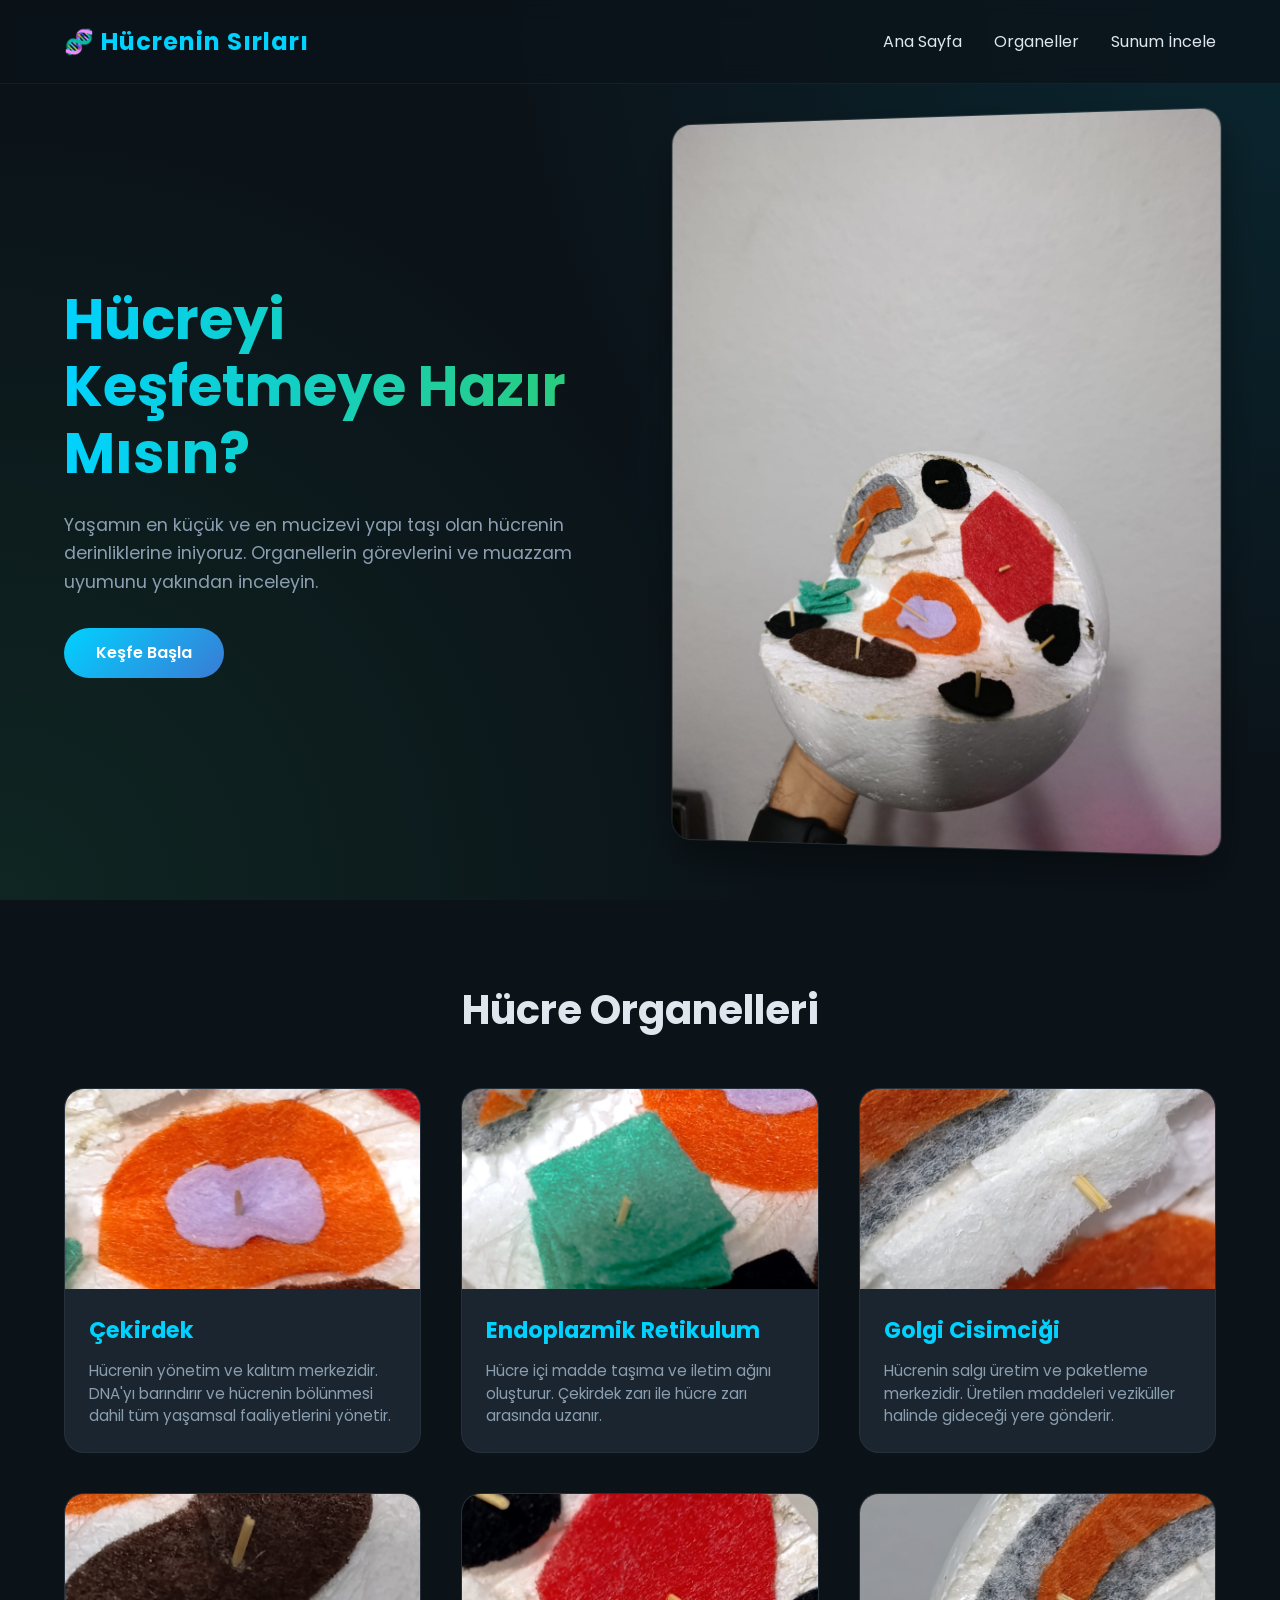
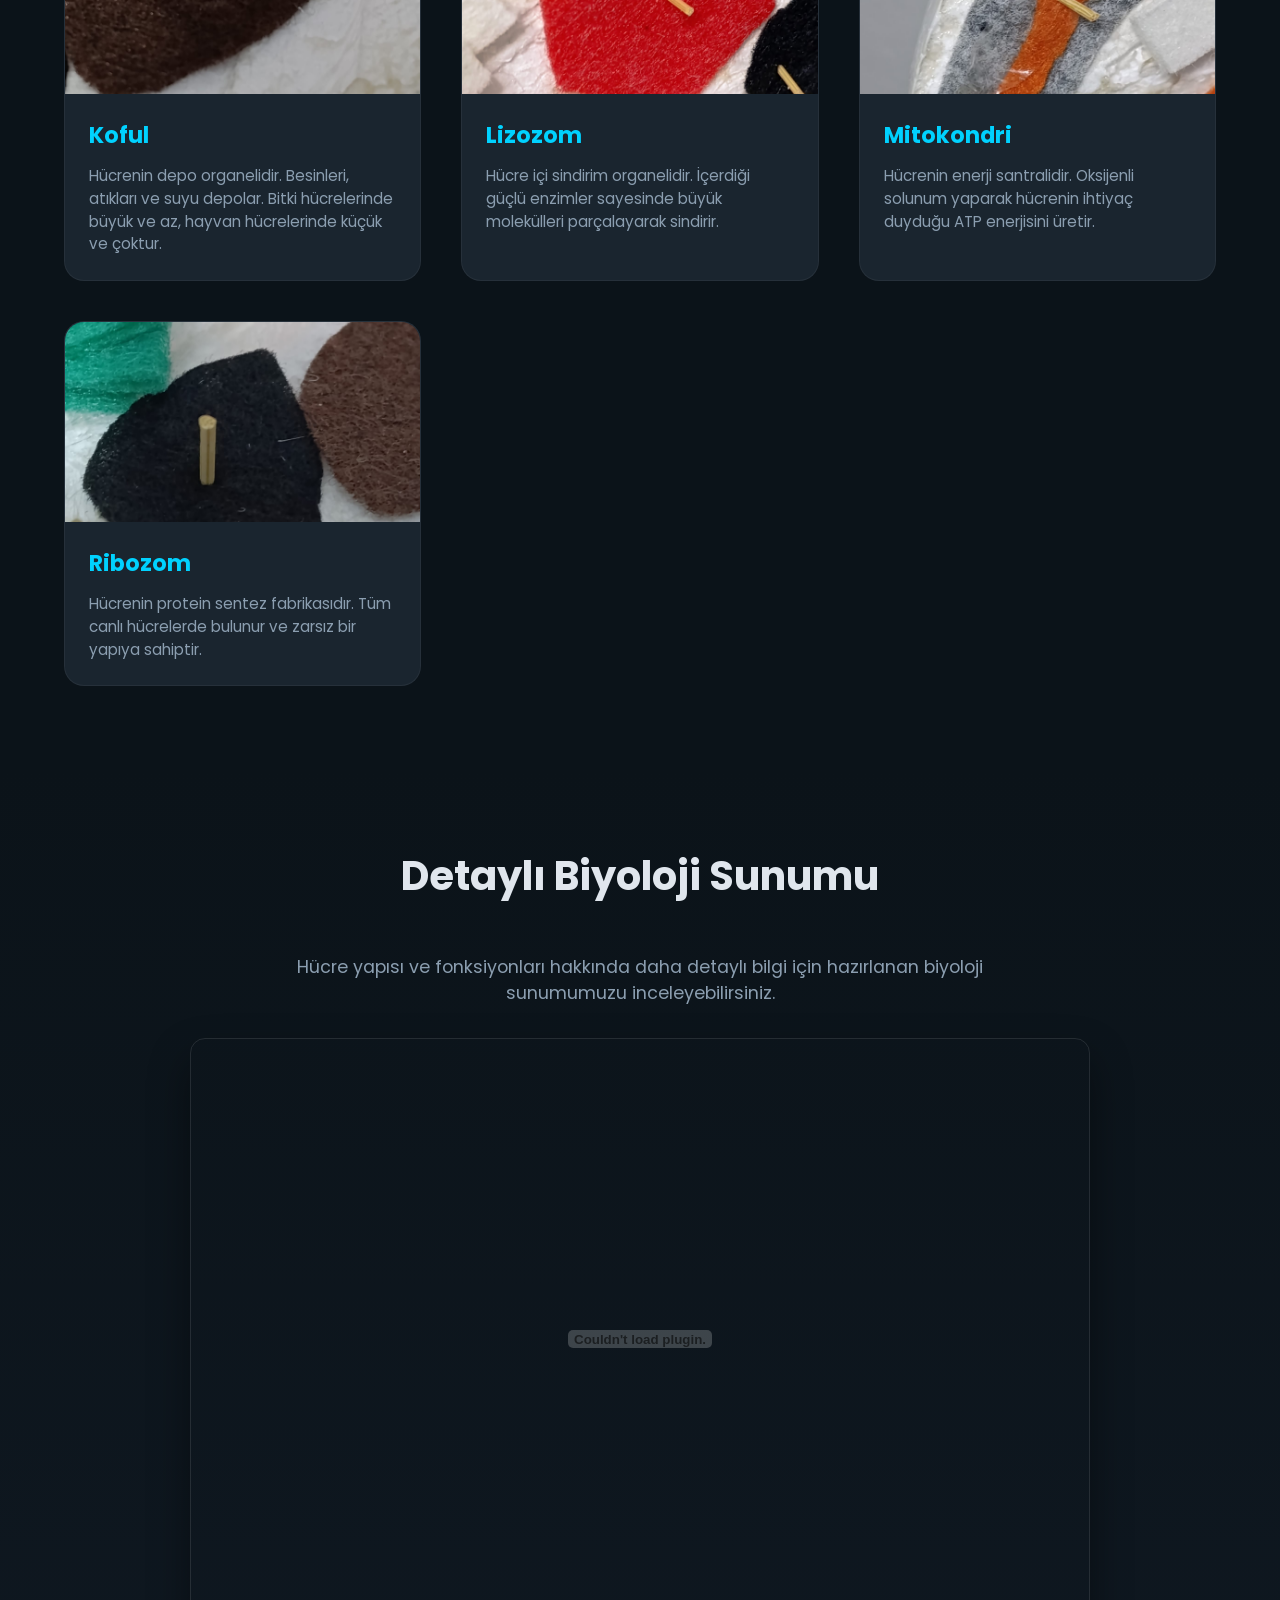
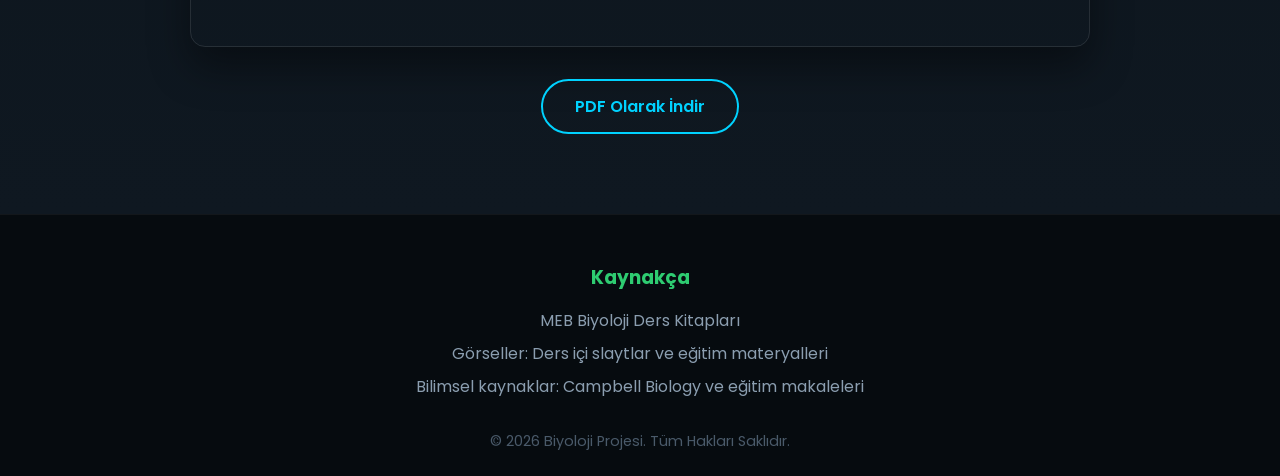
==== index.html @ a4f2fede "Add files via upload" ====
<!DOCTYPE html>
<html lang="tr">
<head>
    <meta charset="UTF-8">
    <meta name="viewport" content="width=device-width, initial-scale=1.0">
    <title>Hücrenin Sırları - Biyoloji Sunumu</title>
    <meta name="description" content="Hücre ve organelleri hakkında detaylı bilgi, görsel destekli sunum sayfası.">
    <link rel="preconnect" href="https://fonts.googleapis.com">
    <link rel="preconnect" href="https://fonts.gstatic.com" crossorigin>
    <link href="https://fonts.googleapis.com/css2?family=Poppins:wght@300;400;600;700&display=swap" rel="stylesheet">
    <link rel="stylesheet" href="style.css">
</head>
<body>

    <nav class="navbar">
        <div class="logo">🧬 Hücrenin Sırları</div>
        <ul class="nav-links">
            <li><a href="#hero">Ana Sayfa</a></li>
            <li><a href="#organeller">Organeller</a></li>
            <li><a href="#sunum">Sunum İncele</a></li>
        </ul>
    </nav>

    <header id="hero" class="hero-section">
        <div class="hero-content">
            <h1>Hücreyi Keşfetmeye Hazır Mısın?</h1>
            <p>Yaşamın en küçük ve en mucizevi yapı taşı olan hücrenin derinliklerine iniyoruz. Organellerin görevlerini ve muazzam uyumunu yakından inceleyin.</p>
            <a href="#organeller" class="cta-btn">Keşfe Başla</a>
        </div>
        <div class="hero-image-container reveal">
            <img src="hucre.jpeg" alt="Hücre Genel Görünüm" class="hero-image">
        </div>
    </header>

    <section id="organeller" class="organeller-section">
        <h2 class="section-title reveal">Hücre Organelleri</h2>
        <div class="cards-container">
            
            <div class="card reveal">
                <div class="card-img-wrapper">
                    <img src="hucre_cekirdek.jpeg" alt="Çekirdek">
                </div>
                <div class="card-content">
                    <h3>Çekirdek</h3>
                    <p>Hücrenin yönetim ve kalıtım merkezidir. DNA'yı barındırır ve hücrenin bölünmesi dahil tüm yaşamsal faaliyetlerini yönetir.</p>
                </div>
            </div>

            <div class="card reveal">
                <div class="card-img-wrapper">
                    <img src="hucre_endoplazmik_retikulum.jpeg" alt="Endoplazmik Retikulum">
                </div>
                <div class="card-content">
                    <h3>Endoplazmik Retikulum</h3>
                    <p>Hücre içi madde taşıma ve iletim ağını oluşturur. Çekirdek zarı ile hücre zarı arasında uzanır.</p>
                </div>
            </div>

            <div class="card reveal">
                <div class="card-img-wrapper">
                    <img src="hucre_golgi_cisimcigi.jpeg" alt="Golgi Cisimciği">
                </div>
                <div class="card-content">
                    <h3>Golgi Cisimciği</h3>
                    <p>Hücrenin salgı üretim ve paketleme merkezidir. Üretilen maddeleri veziküller halinde gideceği yere gönderir.</p>
                </div>
            </div>

            <div class="card reveal">
                <div class="card-img-wrapper">
                    <img src="hucre_koful.jpeg" alt="Koful">
                </div>
                <div class="card-content">
                    <h3>Koful</h3>
                    <p>Hücrenin depo organelidir. Besinleri, atıkları ve suyu depolar. Bitki hücrelerinde büyük ve az, hayvan hücrelerinde küçük ve çoktur.</p>
                </div>
            </div>

            <div class="card reveal">
                <div class="card-img-wrapper">
                    <img src="hucre_lizozom.jpeg" alt="Lizozom">
                </div>
                <div class="card-content">
                    <h3>Lizozom</h3>
                    <p>Hücre içi sindirim organelidir. İçerdiği güçlü enzimler sayesinde büyük molekülleri parçalayarak sindirir.</p>
                </div>
            </div>

            <div class="card reveal">
                <div class="card-img-wrapper">
                    <img src="hucre_mitokondri.jpeg" alt="Mitokondri">
                </div>
                <div class="card-content">
                    <h3>Mitokondri</h3>
                    <p>Hücrenin enerji santralidir. Oksijenli solunum yaparak hücrenin ihtiyaç duyduğu ATP enerjisini üretir.</p>
                </div>
            </div>

            <div class="card reveal">
                <div class="card-img-wrapper">
                    <img src="hucre_ribozom.jpeg" alt="Ribozom">
                </div>
                <div class="card-content">
                    <h3>Ribozom</h3>
                    <p>Hücrenin protein sentez fabrikasıdır. Tüm canlı hücrelerde bulunur ve zarsız bir yapıya sahiptir.</p>
                </div>
            </div>

        </div>
    </section>

    <section id="sunum" class="presentation-section reveal">
        <h2 class="section-title">Detaylı Biyoloji Sunumu</h2>
        <p class="presentation-desc">Hücre yapısı ve fonksiyonları hakkında daha detaylı bilgi için hazırlanan biyoloji sunumumuzu inceleyebilirsiniz.</p>
        <div class="pdf-container">
            <embed src="Biyoloji_Sunum.pdf" type="application/pdf" width="100%" height="600px" />
        </div>
        <div class="download-link">
            <a href="Biyoloji_Sunum.pdf" download class="cta-btn secondary">PDF Olarak İndir</a>
        </div>
    </section>

    <footer>
        <div class="footer-content">
            <h3>Kaynakça</h3>
            <ul>
                <li>MEB Biyoloji Ders Kitapları</li>
                <li>Görseller: Ders içi slaytlar ve eğitim materyalleri</li>
                <li>Bilimsel kaynaklar: Campbell Biology ve eğitim makaleleri</li>
            </ul>
            <p class="copyright">© 2026 Biyoloji Projesi. Tüm Hakları Saklıdır.</p>
        </div>
    </footer>

    <script src="script.js"></script>
</body>
</html>
---- style.css ----
:root {
    --bg-color: #0b1319;
    --surface-color: #1a252f;
    --primary-color: #00d2ff;
    --secondary-color: #3a7bd5;
    --text-primary: #e0e6ed;
    --text-secondary: #8b9eb0;
    --accent: #2ecc71;
}

* {
    margin: 0;
    padding: 0;
    box-sizing: border-box;
    font-family: 'Poppins', sans-serif;
    scroll-behavior: smooth;
}

body {
    background-color: var(--bg-color);
    color: var(--text-primary);
    overflow-x: hidden;
}

/* Navbar */
.navbar {
    display: flex;
    justify-content: space-between;
    align-items: center;
    padding: 1.5rem 5%;
    background: rgba(11, 19, 25, 0.8);
    backdrop-filter: blur(10px);
    position: fixed;
    width: 100%;
    top: 0;
    z-index: 1000;
    border-bottom: 1px solid rgba(255, 255, 255, 0.05);
}

.logo {
    font-size: 1.5rem;
    font-weight: 700;
    color: var(--primary-color);
    letter-spacing: 1px;
}

.nav-links {
    list-style: none;
    display: flex;
    gap: 2rem;
}

.nav-links a {
    color: var(--text-primary);
    text-decoration: none;
    font-weight: 400;
    transition: color 0.3s ease;
}

.nav-links a:hover {
    color: var(--primary-color);
}

/* Hero Section */
.hero-section {
    display: flex;
    align-items: center;
    justify-content: space-between;
    min-height: 100vh;
    padding: 6rem 5% 2rem;
    gap: 3rem;
    background: radial-gradient(circle at top right, rgba(0, 210, 255, 0.1), transparent 50%),
                radial-gradient(circle at bottom left, rgba(46, 204, 113, 0.1), transparent 50%);
}

.hero-content {
    flex: 1;
    max-width: 600px;
}

.hero-content h1 {
    font-size: 3.5rem;
    line-height: 1.2;
    margin-bottom: 1.5rem;
    background: linear-gradient(to right, var(--primary-color), var(--accent));
    -webkit-background-clip: text;
    background-clip: text;
    -webkit-text-fill-color: transparent;
    color: transparent;
}

.hero-content p {
    font-size: 1.1rem;
    color: var(--text-secondary);
    margin-bottom: 2rem;
    line-height: 1.6;
}

.cta-btn {
    display: inline-block;
    padding: 0.8rem 2rem;
    font-size: 1rem;
    font-weight: 600;
    color: #fff;
    background: linear-gradient(135deg, var(--primary-color), var(--secondary-color));
    border-radius: 30px;
    text-decoration: none;
    transition: transform 0.3s ease, box-shadow 0.3s ease;
    border: none;
    cursor: pointer;
}

.cta-btn:hover {
    transform: translateY(-3px);
    box-shadow: 0 10px 20px rgba(0, 210, 255, 0.3);
}

.cta-btn.secondary {
    background: transparent;
    border: 2px solid var(--primary-color);
    color: var(--primary-color);
}

.cta-btn.secondary:hover {
    background: rgba(0, 210, 255, 0.1);
    box-shadow: none;
}

.hero-image-container {
    flex: 1;
    display: flex;
    justify-content: center;
    position: relative;
}

.hero-image-container::before {
    content: '';
    position: absolute;
    width: 100%;
    height: 100%;
    background: radial-gradient(circle, var(--primary-color) 0%, transparent 60%);
    opacity: 0.2;
    filter: blur(50px);
    z-index: -1;
}

.hero-image {
    max-width: 100%;
    border-radius: 20px;
    box-shadow: 0 20px 40px rgba(0,0,0,0.4);
    border: 1px solid rgba(255, 255, 255, 0.1);
    transform: perspective(1000px) rotateY(-5deg);
    transition: transform 0.5s ease;
}

.hero-image:hover {
    transform: perspective(1000px) rotateY(0deg) scale(1.02);
}

/* Sections Common */
.section-title {
    text-align: center;
    font-size: 2.5rem;
    margin-bottom: 3rem;
    color: var(--text-primary);
}

/* Organeller Section */
.organeller-section {
    padding: 5rem 5%;
    background: var(--bg-color);
}

.cards-container {
    display: grid;
    grid-template-columns: repeat(auto-fit, minmax(300px, 1fr));
    gap: 2.5rem;
}

.card {
    background: var(--surface-color);
    border-radius: 20px;
    overflow: hidden;
    transition: transform 0.4s ease, box-shadow 0.4s ease;
    border: 1px solid rgba(255, 255, 255, 0.05);
    position: relative;
    cursor: pointer;
}

.card:hover {
    transform: translateY(-10px);
    box-shadow: 0 15px 30px rgba(0, 0, 0, 0.5);
    border-color: rgba(0, 210, 255, 0.3);
}

.card-img-wrapper {
    height: 200px;
    overflow: hidden;
    position: relative;
}

.card-img-wrapper img {
    width: 100%;
    height: 100%;
    object-fit: cover;
    transition: transform 0.5s ease;
}

.card:hover .card-img-wrapper img {
    transform: scale(1.1);
}

.card-content {
    padding: 1.5rem;
}

.card-content h3 {
    font-size: 1.4rem;
    margin-bottom: 0.8rem;
    color: var(--primary-color);
}

.card-content p {
    color: var(--text-secondary);
    font-size: 0.95rem;
    line-height: 1.5;
}

/* Presentation Section */
.presentation-section {
    padding: 5rem 5%;
    text-align: center;
    background: linear-gradient(to bottom, var(--bg-color), #0f1821);
}

.presentation-desc {
    color: var(--text-secondary);
    max-width: 700px;
    margin: 0 auto 2rem;
    font-size: 1.1rem;
}

.pdf-container {
    max-width: 900px;
    margin: 0 auto 2rem;
    border-radius: 15px;
    overflow: hidden;
    box-shadow: 0 20px 40px rgba(0,0,0,0.4);
    border: 1px solid rgba(255, 255, 255, 0.1);
}

/* Footer */
footer {
    background: #060b0f;
    padding: 3rem 5% 1.5rem;
    border-top: 1px solid rgba(255, 255, 255, 0.05);
}

.footer-content {
    max-width: 800px;
    margin: 0 auto;
    text-align: center;
}

.footer-content h3 {
    color: var(--accent);
    margin-bottom: 1rem;
}

.footer-content ul {
    list-style: none;
    margin-bottom: 2rem;
    color: var(--text-secondary);
}

.footer-content li {
    margin-bottom: 0.5rem;
}

.copyright {
    color: #4a5a6a;
    font-size: 0.9rem;
    margin-top: 2rem;
}

/* Animations */
.reveal {
    opacity: 0;
    transform: translateY(50px);
    transition: all 0.8s ease-out;
}

.reveal.active {
    opacity: 1;
    transform: translateY(0);
}

/* Responsive */
@media (max-width: 768px) {
    .hero-section {
        flex-direction: column;
        text-align: center;
        padding-top: 8rem;
    }
    
    .hero-content h1 {
        font-size: 2.5rem;
    }
    
    .nav-links {
        display: none;
    }
}
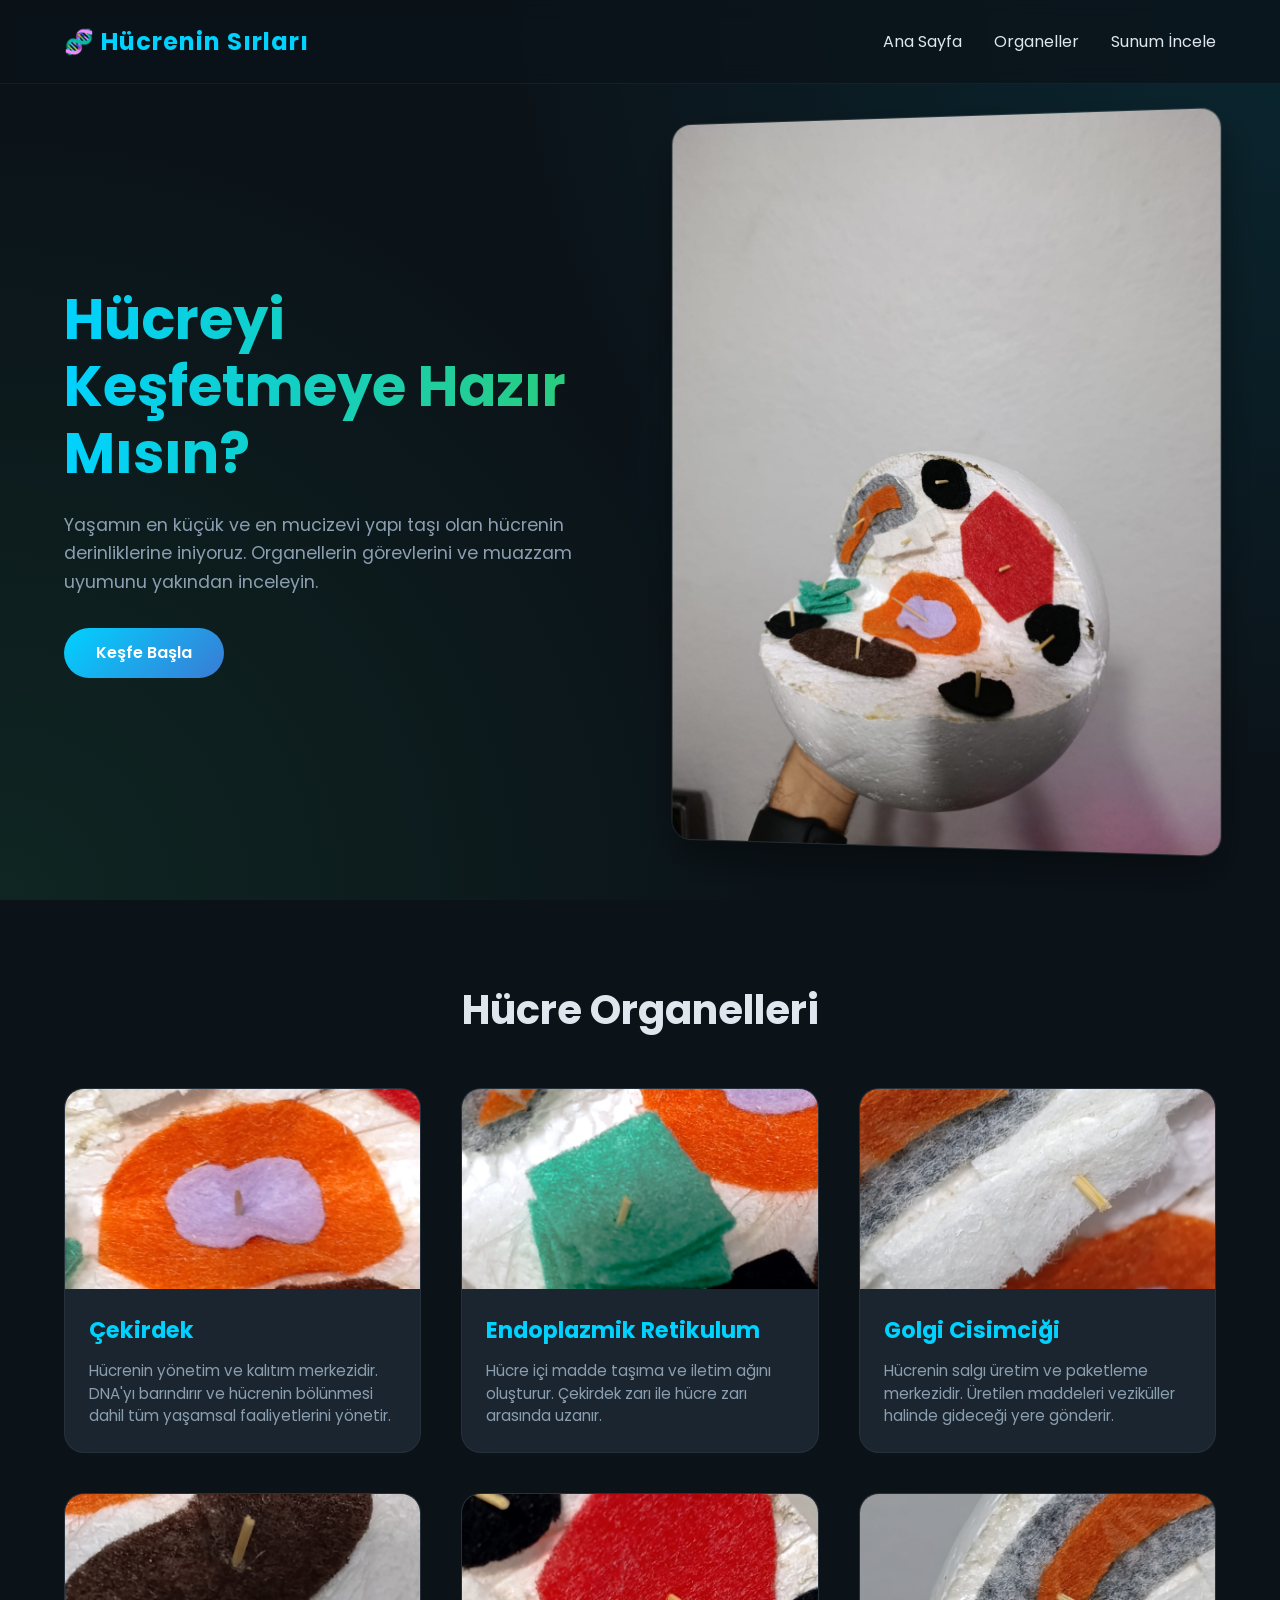
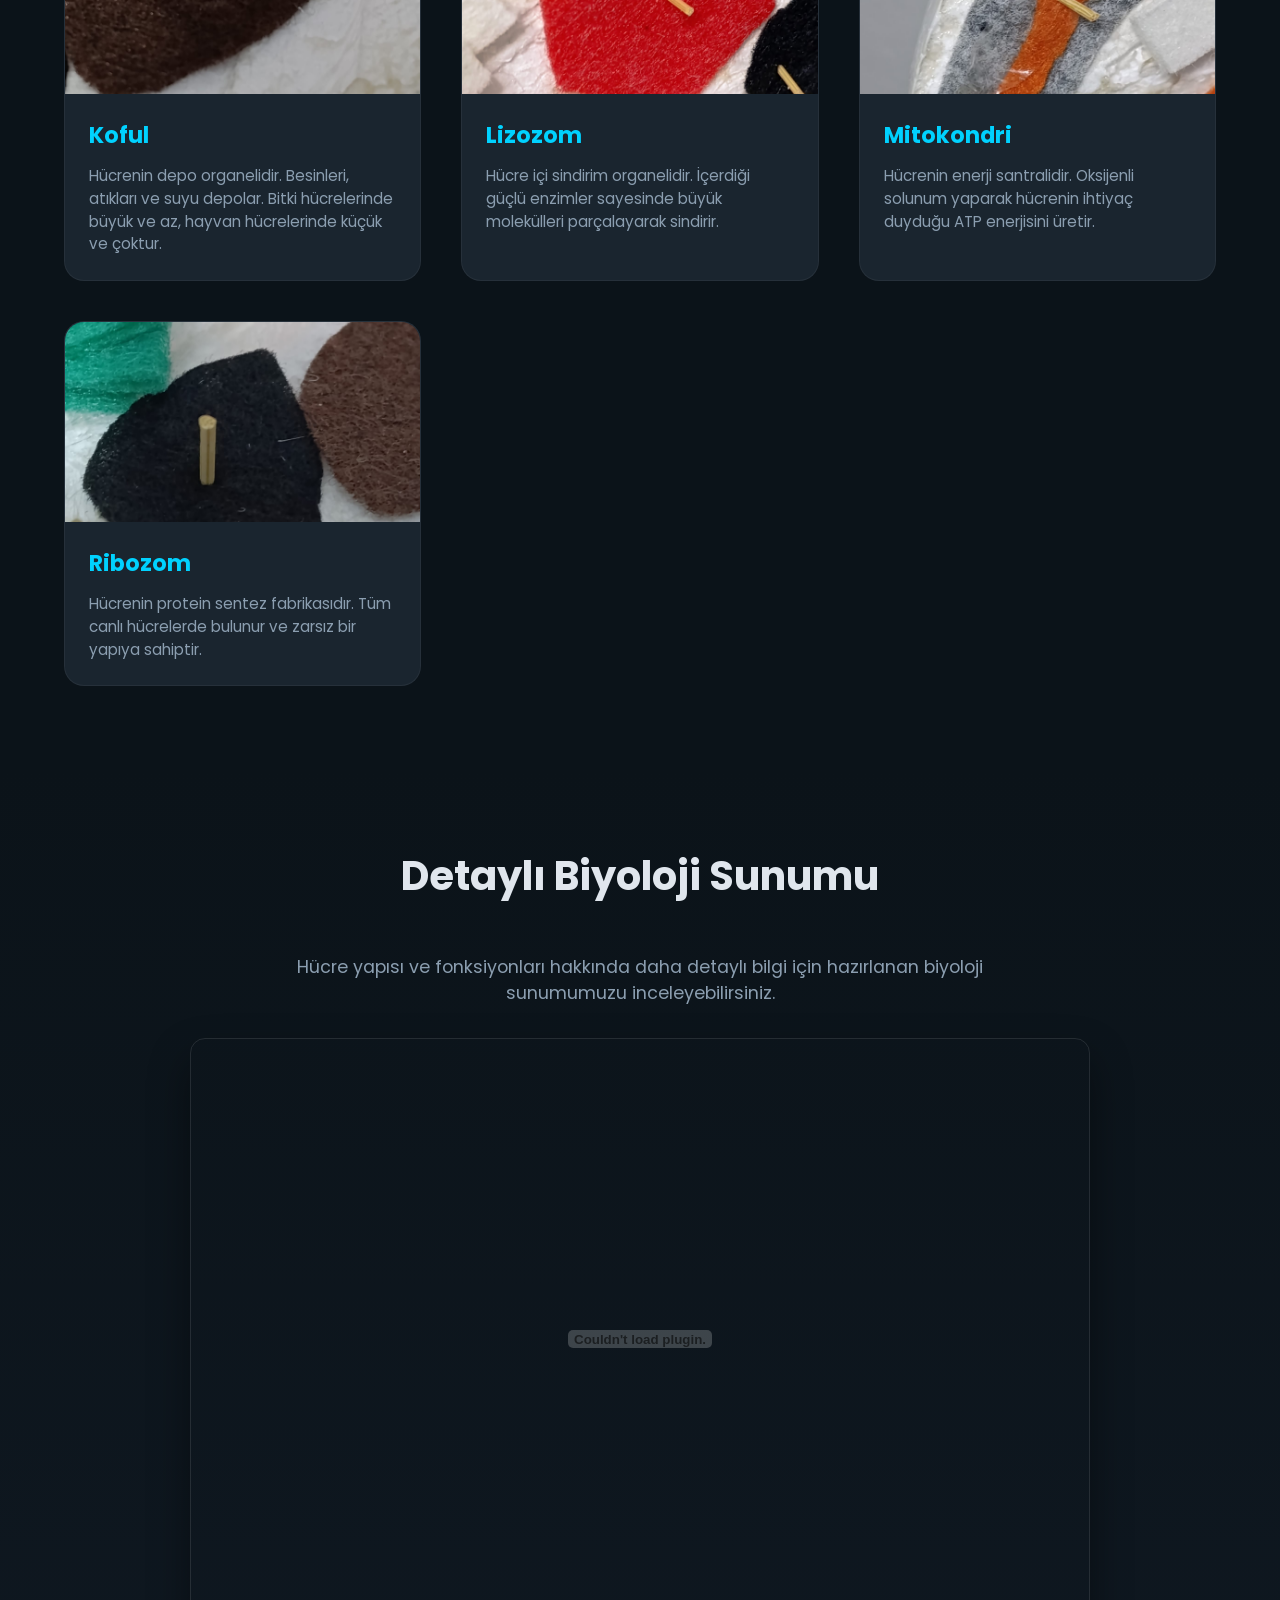
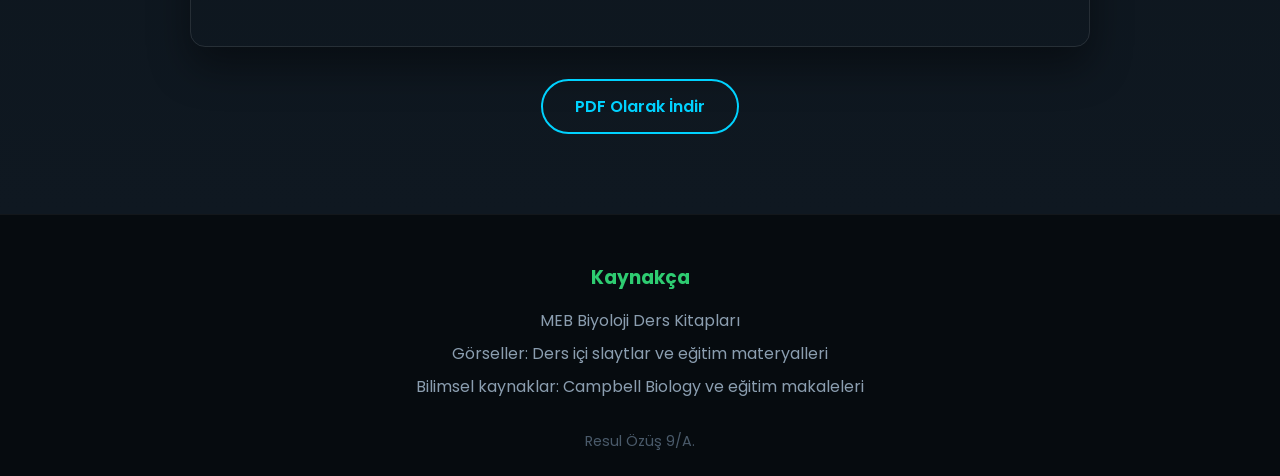
==== commit 86aca621: "Update copyright text in footer" ====
--- a/index.html
+++ b/index.html
@@ -128,7 +128,7 @@
                 <li>Görseller: Ders içi slaytlar ve eğitim materyalleri</li>
                 <li>Bilimsel kaynaklar: Campbell Biology ve eğitim makaleleri</li>
             </ul>
-            <p class="copyright">© 2026 Biyoloji Projesi. Tüm Hakları Saklıdır.</p>
+            <p class="copyright">Resul Özüş 9/A.</p>
         </div>
     </footer>
 
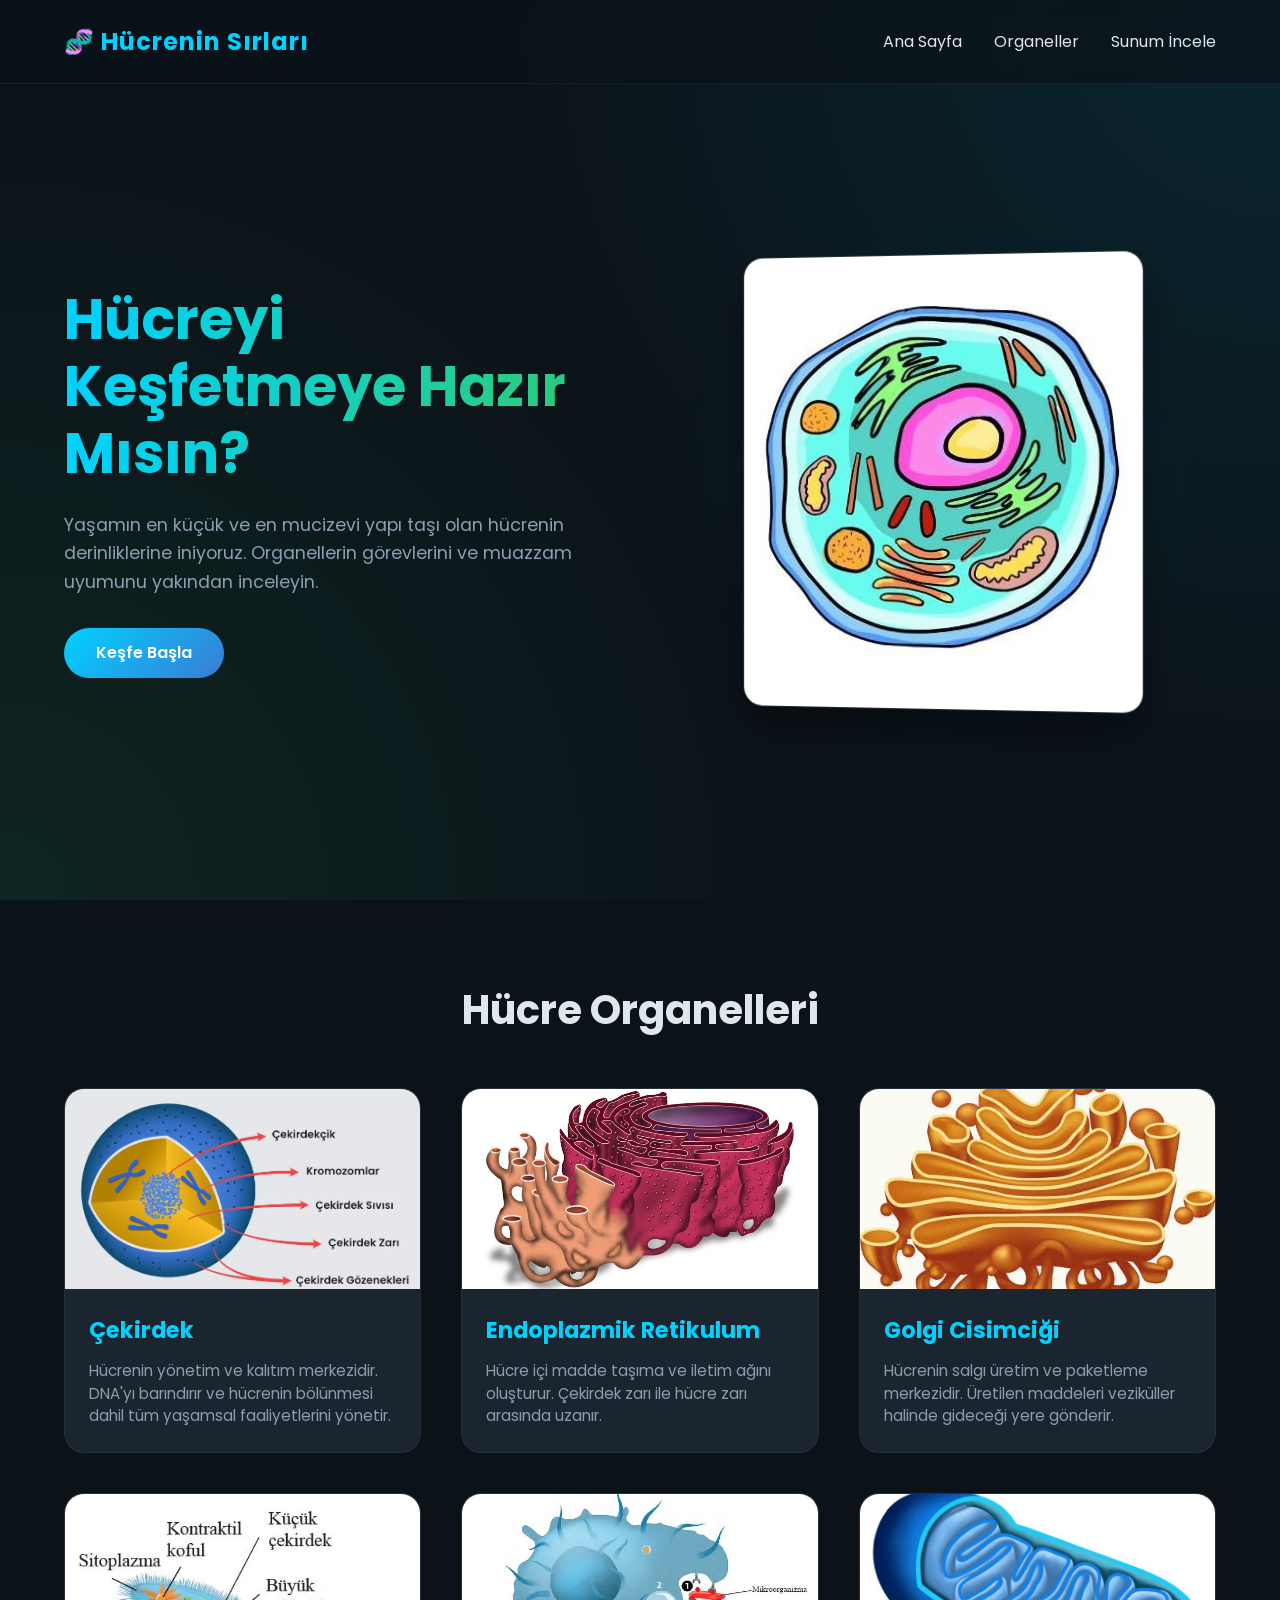
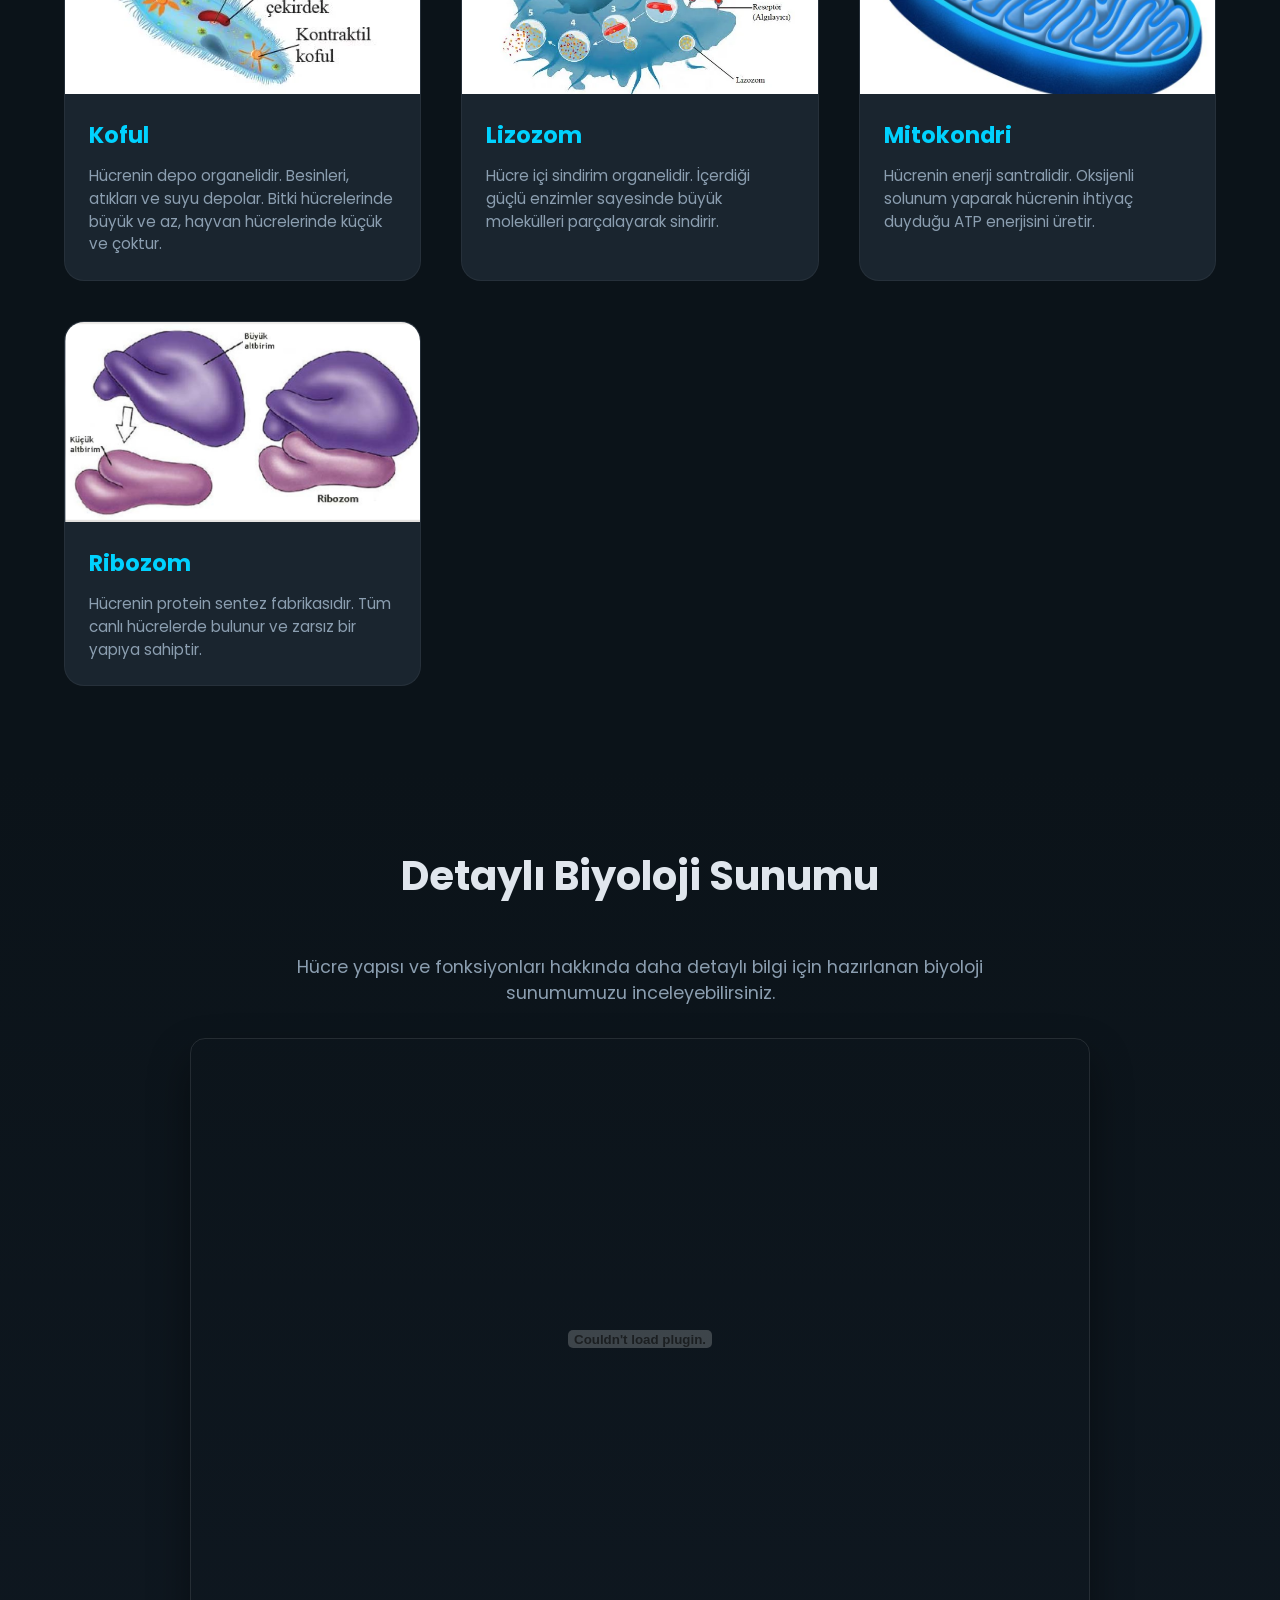
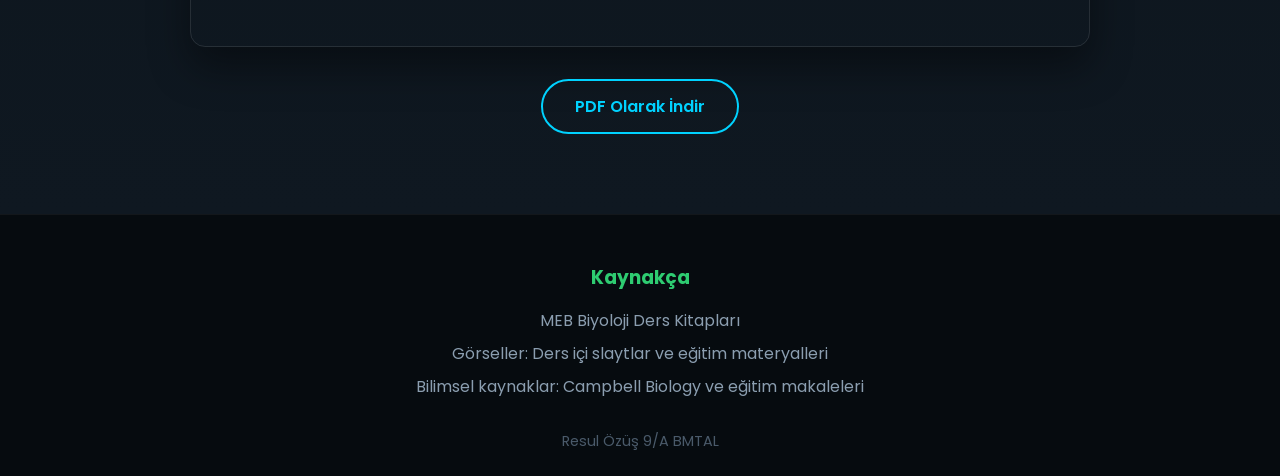
==== commit 1d46b017: "Update index.html" ====
--- a/index.html
+++ b/index.html
@@ -1,5 +1,6 @@
 <!DOCTYPE html>
 <html lang="tr">
+
 <head>
     <meta charset="UTF-8">
     <meta name="viewport" content="width=device-width, initial-scale=1.0">
@@ -10,6 +11,7 @@
     <link href="https://fonts.googleapis.com/css2?family=Poppins:wght@300;400;600;700&display=swap" rel="stylesheet">
     <link rel="stylesheet" href="style.css">
 </head>
+
 <body>
 
     <nav class="navbar">
@@ -24,85 +26,93 @@
     <header id="hero" class="hero-section">
         <div class="hero-content">
             <h1>Hücreyi Keşfetmeye Hazır Mısın?</h1>
-            <p>Yaşamın en küçük ve en mucizevi yapı taşı olan hücrenin derinliklerine iniyoruz. Organellerin görevlerini ve muazzam uyumunu yakından inceleyin.</p>
+            <p>Yaşamın en küçük ve en mucizevi yapı taşı olan hücrenin derinliklerine iniyoruz. Organellerin görevlerini
+                ve muazzam uyumunu yakından inceleyin.</p>
             <a href="#organeller" class="cta-btn">Keşfe Başla</a>
         </div>
         <div class="hero-image-container reveal">
-            <img src="hucre.jpeg" alt="Hücre Genel Görünüm" class="hero-image">
+            <img src="hucre.jpg" alt="Hücre Genel Görünüm" class="hero-image">
         </div>
     </header>
 
     <section id="organeller" class="organeller-section">
         <h2 class="section-title reveal">Hücre Organelleri</h2>
         <div class="cards-container">
-            
+
             <div class="card reveal">
                 <div class="card-img-wrapper">
-                    <img src="hucre_cekirdek.jpeg" alt="Çekirdek">
+                    <img src="cekirdek.jpg" alt="Çekirdek">
                 </div>
                 <div class="card-content">
                     <h3>Çekirdek</h3>
-                    <p>Hücrenin yönetim ve kalıtım merkezidir. DNA'yı barındırır ve hücrenin bölünmesi dahil tüm yaşamsal faaliyetlerini yönetir.</p>
+                    <p>Hücrenin yönetim ve kalıtım merkezidir. DNA'yı barındırır ve hücrenin bölünmesi dahil tüm
+                        yaşamsal faaliyetlerini yönetir.</p>
                 </div>
             </div>
 
             <div class="card reveal">
                 <div class="card-img-wrapper">
-                    <img src="hucre_endoplazmik_retikulum.jpeg" alt="Endoplazmik Retikulum">
+                    <img src="endoplazmik_retikulum.jpg" alt="Endoplazmik Retikulum">
                 </div>
                 <div class="card-content">
                     <h3>Endoplazmik Retikulum</h3>
-                    <p>Hücre içi madde taşıma ve iletim ağını oluşturur. Çekirdek zarı ile hücre zarı arasında uzanır.</p>
+                    <p>Hücre içi madde taşıma ve iletim ağını oluşturur. Çekirdek zarı ile hücre zarı arasında uzanır.
+                    </p>
                 </div>
             </div>
 
             <div class="card reveal">
                 <div class="card-img-wrapper">
-                    <img src="hucre_golgi_cisimcigi.jpeg" alt="Golgi Cisimciği">
+                    <img src="golgi_cisimcigi.jpg" alt="Golgi Cisimciği">
                 </div>
                 <div class="card-content">
                     <h3>Golgi Cisimciği</h3>
-                    <p>Hücrenin salgı üretim ve paketleme merkezidir. Üretilen maddeleri veziküller halinde gideceği yere gönderir.</p>
+                    <p>Hücrenin salgı üretim ve paketleme merkezidir. Üretilen maddeleri veziküller halinde gideceği
+                        yere gönderir.</p>
                 </div>
             </div>
 
             <div class="card reveal">
                 <div class="card-img-wrapper">
-                    <img src="hucre_koful.jpeg" alt="Koful">
+                    <img src="koful.jpg" alt="Koful">
                 </div>
                 <div class="card-content">
                     <h3>Koful</h3>
-                    <p>Hücrenin depo organelidir. Besinleri, atıkları ve suyu depolar. Bitki hücrelerinde büyük ve az, hayvan hücrelerinde küçük ve çoktur.</p>
+                    <p>Hücrenin depo organelidir. Besinleri, atıkları ve suyu depolar. Bitki hücrelerinde büyük ve az,
+                        hayvan hücrelerinde küçük ve çoktur.</p>
                 </div>
             </div>
 
             <div class="card reveal">
                 <div class="card-img-wrapper">
-                    <img src="hucre_lizozom.jpeg" alt="Lizozom">
+                    <img src="lizozom.jpg" alt="Lizozom">
                 </div>
                 <div class="card-content">
                     <h3>Lizozom</h3>
-                    <p>Hücre içi sindirim organelidir. İçerdiği güçlü enzimler sayesinde büyük molekülleri parçalayarak sindirir.</p>
+                    <p>Hücre içi sindirim organelidir. İçerdiği güçlü enzimler sayesinde büyük molekülleri parçalayarak
+                        sindirir.</p>
                 </div>
             </div>
 
             <div class="card reveal">
                 <div class="card-img-wrapper">
-                    <img src="hucre_mitokondri.jpeg" alt="Mitokondri">
+                    <img src="mitokondri.jpg" alt="Mitokondri">
                 </div>
                 <div class="card-content">
                     <h3>Mitokondri</h3>
-                    <p>Hücrenin enerji santralidir. Oksijenli solunum yaparak hücrenin ihtiyaç duyduğu ATP enerjisini üretir.</p>
+                    <p>Hücrenin enerji santralidir. Oksijenli solunum yaparak hücrenin ihtiyaç duyduğu ATP enerjisini
+                        üretir.</p>
                 </div>
             </div>
 
             <div class="card reveal">
                 <div class="card-img-wrapper">
-                    <img src="hucre_ribozom.jpeg" alt="Ribozom">
+                    <img src="ribozom.jpg.png" alt="Ribozom">
                 </div>
                 <div class="card-content">
                     <h3>Ribozom</h3>
-                    <p>Hücrenin protein sentez fabrikasıdır. Tüm canlı hücrelerde bulunur ve zarsız bir yapıya sahiptir.</p>
+                    <p>Hücrenin protein sentez fabrikasıdır. Tüm canlı hücrelerde bulunur ve zarsız bir yapıya sahiptir.
+                    </p>
                 </div>
             </div>
 
@@ -111,7 +121,8 @@
 
     <section id="sunum" class="presentation-section reveal">
         <h2 class="section-title">Detaylı Biyoloji Sunumu</h2>
-        <p class="presentation-desc">Hücre yapısı ve fonksiyonları hakkında daha detaylı bilgi için hazırlanan biyoloji sunumumuzu inceleyebilirsiniz.</p>
+        <p class="presentation-desc">Hücre yapısı ve fonksiyonları hakkında daha detaylı bilgi için hazırlanan biyoloji
+            sunumumuzu inceleyebilirsiniz.</p>
         <div class="pdf-container">
             <embed src="Biyoloji_Sunum.pdf" type="application/pdf" width="100%" height="600px" />
         </div>
@@ -128,10 +139,11 @@
                 <li>Görseller: Ders içi slaytlar ve eğitim materyalleri</li>
                 <li>Bilimsel kaynaklar: Campbell Biology ve eğitim makaleleri</li>
             </ul>
-            <p class="copyright">Resul Özüş 9/A.</p>
+            <p class="copyright">Resul Özüş 9/A BMTAL</p>
         </div>
     </footer>
 
     <script src="script.js"></script>
 </body>
+
 </html>
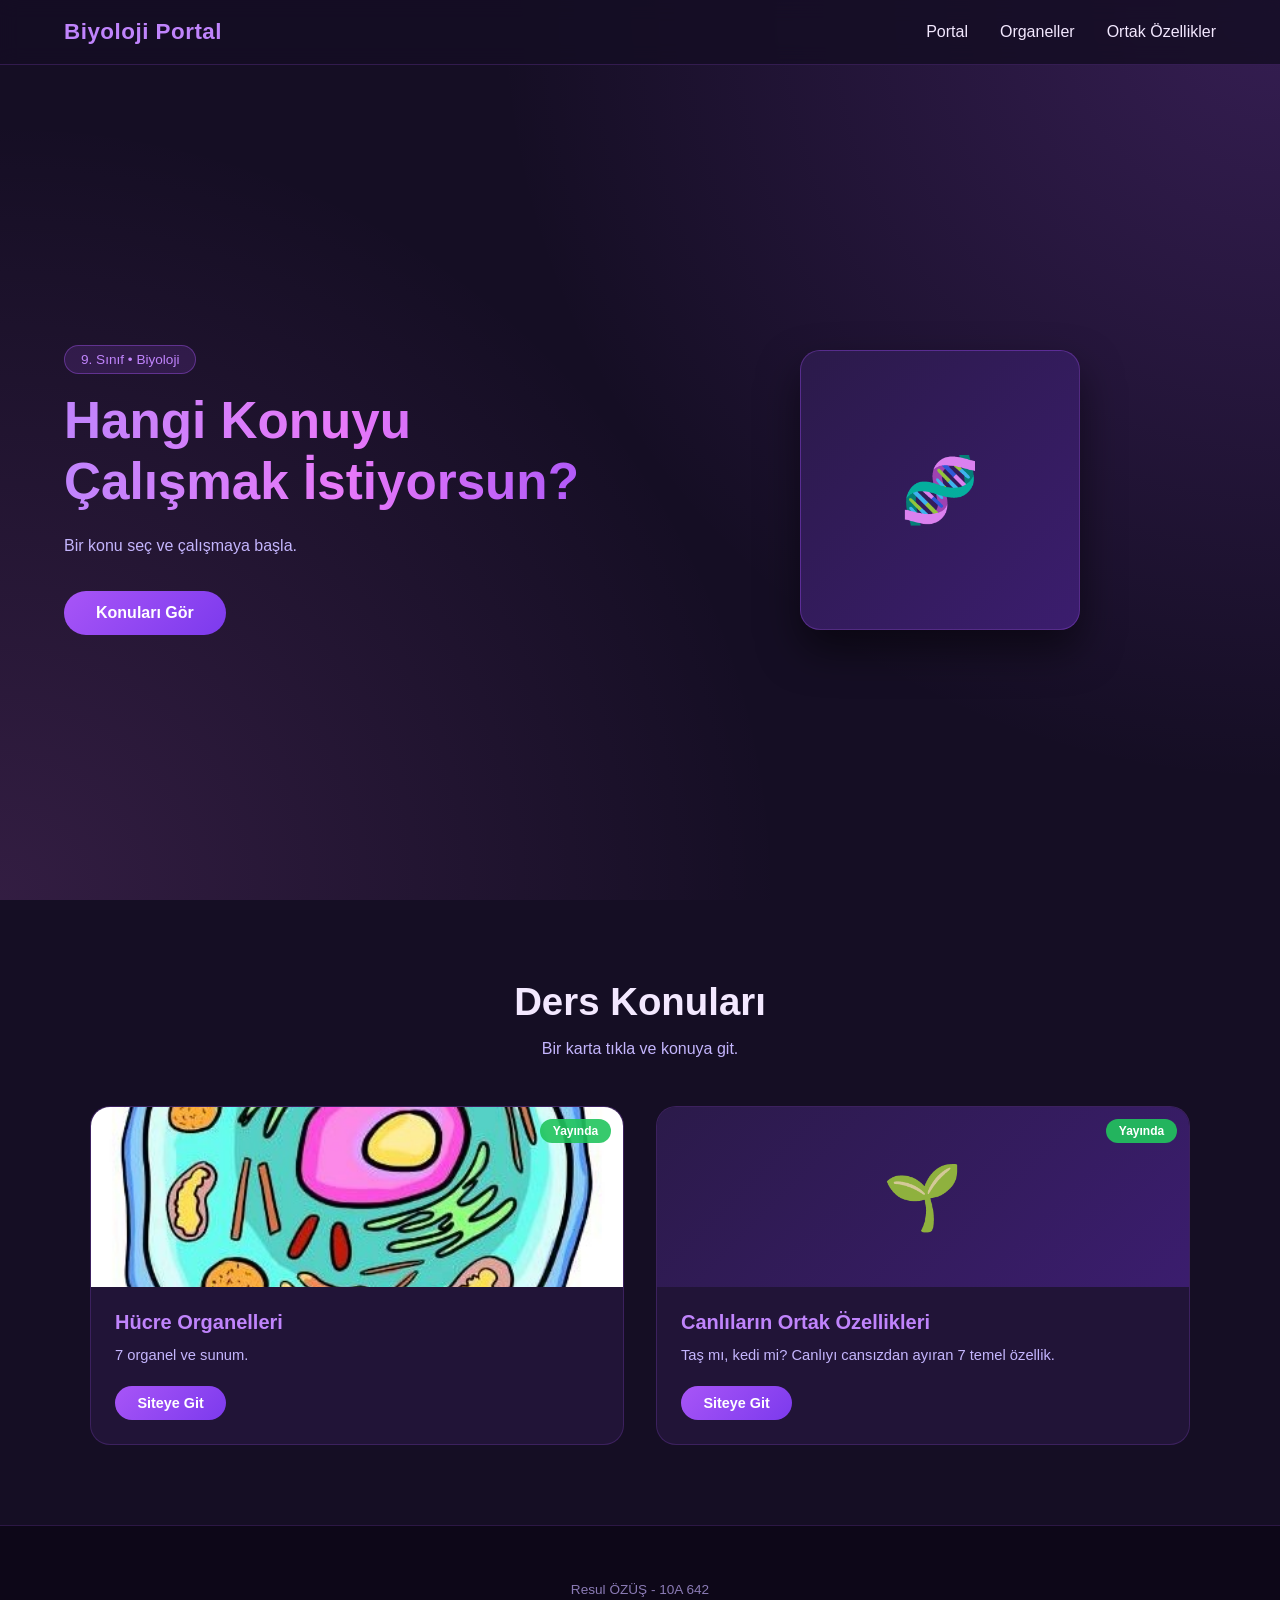
==== commit 45eac491: "Add files via upload" ====
--- a/index.html
+++ b/index.html
@@ -1,149 +1,580 @@
 <!DOCTYPE html>
 <html lang="tr">
-
 <head>
-    <meta charset="UTF-8">
-    <meta name="viewport" content="width=device-width, initial-scale=1.0">
-    <title>Hücrenin Sırları - Biyoloji Sunumu</title>
-    <meta name="description" content="Hücre ve organelleri hakkında detaylı bilgi, görsel destekli sunum sayfası.">
-    <link rel="preconnect" href="https://fonts.googleapis.com">
-    <link rel="preconnect" href="https://fonts.gstatic.com" crossorigin>
-    <link href="https://fonts.googleapis.com/css2?family=Poppins:wght@300;400;600;700&display=swap" rel="stylesheet">
-    <link rel="stylesheet" href="style.css">
+<meta charset="UTF-8">
+<meta name="viewport" content="width=device-width, initial-scale=1.0">
+<title>Biyoloji Portal</title>
+<style>
+:root {
+    --bg-color: #150e24;
+    --surface-color: #211437;
+    --surface-2: #2b1a4a;
+    --primary-color: #a855f7;
+    --secondary-color: #7c3aed;
+    --accent: #e879f9;
+    --accent-2: #c084fc;
+    --text-primary: #f3e8ff;
+    --text-secondary: #c4b5fd;
+}
+
+* {
+    margin: 0;
+    padding: 0;
+    box-sizing: border-box;
+    font-family: 'Poppins', sans-serif;
+    scroll-behavior: smooth;
+}
+
+body {
+    background-color: var(--bg-color);
+    color: var(--text-primary);
+    overflow-x: hidden;
+}
+
+/* Navbar */
+.navbar {
+    display: flex;
+    justify-content: space-between;
+    align-items: center;
+    padding: 1.2rem 5%;
+    background: rgba(21, 14, 36, 0.85);
+    backdrop-filter: blur(10px);
+    position: fixed;
+    width: 100%;
+    top: 0;
+    z-index: 1000;
+    border-bottom: 1px solid rgba(168, 85, 247, 0.2);
+}
+
+.logo {
+    font-size: 1.4rem;
+    font-weight: 700;
+    color: var(--accent-2);
+    letter-spacing: 0.5px;
+}
+
+.nav-links {
+    list-style: none;
+    display: flex;
+    gap: 2rem;
+}
+
+.nav-links a {
+    color: var(--text-primary);
+    text-decoration: none;
+    transition: color 0.3s ease;
+}
+
+.nav-links a:hover {
+    color: var(--accent);
+}
+
+/* Hero */
+.hero-section {
+    display: flex;
+    align-items: center;
+    justify-content: space-between;
+    min-height: 100vh;
+    padding: 7rem 5% 2rem;
+    gap: 3rem;
+    background:
+        radial-gradient(circle at top right, rgba(168, 85, 247, 0.22), transparent 50%),
+        radial-gradient(circle at bottom left, rgba(232, 121, 249, 0.14), transparent 50%);
+}
+
+.badge {
+    display: inline-block;
+    padding: 0.35rem 1rem;
+    border-radius: 20px;
+    background: rgba(168, 85, 247, 0.15);
+    border: 1px solid rgba(168, 85, 247, 0.4);
+    color: var(--accent-2);
+    font-size: 0.85rem;
+    margin-bottom: 1rem;
+}
+
+.hero-content {
+    flex: 1;
+    max-width: 600px;
+}
+
+.hero-content h1 {
+    font-size: 3.2rem;
+    line-height: 1.2;
+    margin-bottom: 1.2rem;
+    background: linear-gradient(to right, #c084fc, #e879f9, #a855f7);
+    -webkit-background-clip: text;
+    background-clip: text;
+    -webkit-text-fill-color: transparent;
+    color: transparent;
+}
+
+.hero-content p {
+    color: var(--text-secondary);
+    line-height: 1.7;
+    margin-bottom: 2rem;
+}
+
+.hero-content strong {
+    color: var(--text-primary);
+}
+
+.hero-buttons {
+    display: flex;
+    gap: 1rem;
+    flex-wrap: wrap;
+}
+
+.cta-btn {
+    display: inline-block;
+    padding: 0.8rem 2rem;
+    font-weight: 600;
+    color: #fff;
+    background: linear-gradient(135deg, var(--primary-color), var(--secondary-color));
+    border-radius: 30px;
+    text-decoration: none;
+    transition: transform 0.3s ease, box-shadow 0.3s ease;
+    border: none;
+}
+
+.cta-btn:hover {
+    transform: translateY(-3px);
+    box-shadow: 0 10px 25px rgba(168, 85, 247, 0.45);
+}
+
+.cta-btn.secondary {
+    background: transparent;
+    border: 2px solid var(--primary-color);
+    color: var(--accent-2);
+}
+
+.cta-btn.secondary:hover {
+    background: rgba(168, 85, 247, 0.12);
+    box-shadow: none;
+}
+
+/* Hero image */
+.hero-image-container {
+    flex: 1;
+    display: flex;
+    justify-content: center;
+    position: relative;
+}
+
+.hero-image {
+    max-width: 100%;
+    border-radius: 20px;
+    box-shadow: 0 20px 40px rgba(0,0,0,0.5), 0 0 60px rgba(168,85,247,0.2);
+    border: 1px solid rgba(168, 85, 247, 0.3);
+}
+
+/* Konular */
+.konular-section {
+    padding: 5rem 5%;
+}
+
+.section-title {
+    text-align: center;
+    font-size: 2.4rem;
+    margin-bottom: 1rem;
+}
+
+.section-desc {
+    text-align: center;
+    color: var(--text-secondary);
+    max-width: 700px;
+    margin: 0 auto 3rem;
+}
+
+.cards-container {
+    display: grid;
+    grid-template-columns: repeat(auto-fit, minmax(280px, 1fr));
+    gap: 2rem;
+    max-width: 1100px;
+    margin: 0 auto;
+}
+
+.card {
+    background: var(--surface-color);
+    border-radius: 20px;
+    overflow: hidden;
+    border: 1px solid rgba(168, 85, 247, 0.2);
+    transition: transform 0.35s ease, box-shadow 0.35s ease, border-color 0.35s ease;
+    text-decoration: none;
+    color: inherit;
+    display: block;
+}
+
+a.card:hover {
+    transform: translateY(-8px);
+    box-shadow: 0 15px 35px rgba(124, 58, 237, 0.35);
+    border-color: rgba(232, 121, 249, 0.5);
+}
+
+.card.disabled {
+    opacity: 0.75;
+    cursor: default;
+}
+
+.card-img-wrapper {
+    height: 180px;
+    overflow: hidden;
+    position: relative;
+}
+
+.card-img-wrapper img {
+    width: 100%;
+    height: 100%;
+    object-fit: cover;
+    transition: transform 0.5s ease;
+}
+
+a.card:hover .card-img-wrapper img {
+    transform: scale(1.08);
+}
+
+.card-img-wrapper.placeholder {
+    display: flex;
+    align-items: center;
+    justify-content: center;
+    background: linear-gradient(135deg, var(--surface-2), #3b1d6e);
+}
+
+.placeholder-emoji {
+    font-size: 4rem;
+    opacity: 0.9;
+}
+
+.status {
+    position: absolute;
+    top: 12px;
+    right: 12px;
+    font-size: 0.75rem;
+    font-weight: 600;
+    padding: 0.3rem 0.8rem;
+    border-radius: 20px;
+}
+
+.status.active {
+    background: rgba(34, 197, 94, 0.9);
+    color: #fff;
+}
+
+.status.soon {
+    background: rgba(0, 0, 0, 0.55);
+    color: var(--accent-2);
+    border: 1px solid rgba(168, 85, 247, 0.5);
+}
+
+.card-content {
+    padding: 1.5rem;
+}
+
+.card-content h3 {
+    color: var(--accent-2);
+    margin-bottom: 0.6rem;
+    font-size: 1.25rem;
+}
+
+.card-content p {
+    color: var(--text-secondary);
+    font-size: 0.92rem;
+    line-height: 1.6;
+    margin-bottom: 1.2rem;
+}
+
+.go-btn {
+    display: inline-block;
+    padding: 0.55rem 1.4rem;
+    border-radius: 25px;
+    background: linear-gradient(135deg, var(--primary-color), var(--secondary-color));
+    color: #fff;
+    font-weight: 600;
+    font-size: 0.9rem;
+}
+
+.go-btn.disabled-btn {
+    background: transparent;
+    border: 1px solid rgba(196, 181, 253, 0.4);
+    color: var(--text-secondary);
+}
+
+/* Info */
+.info-section {
+    padding: 4rem 5% 5rem;
+    text-align: center;
+    background: linear-gradient(to bottom, var(--bg-color), #1d1033);
+}
+
+/* Organeller + Sunum (birleşik) */
+.organeller-section {
+    padding: 5rem 5%;
+}
+
+.presentation-section {
+    padding: 5rem 5%;
+    text-align: center;
+    background: linear-gradient(to bottom, var(--bg-color), #1d1033);
+}
+
+.presentation-desc {
+    color: var(--text-secondary);
+    max-width: 700px;
+    margin: 0 auto 2rem;
+}
+
+.pdf-container {
+    max-width: 900px;
+    margin: 0 auto 2rem;
+    border-radius: 15px;
+    overflow: hidden;
+    box-shadow: 0 20px 40px rgba(0,0,0,0.5);
+    border: 1px solid rgba(168, 85, 247, 0.3);
+    background: #000;
+}
+
+.download-link {
+    margin-top: 1.5rem;
+}
+
+/* Footer */
+footer {
+    background: #0d0718;
+    padding: 2.5rem 5% 1.5rem;
+    text-align: center;
+    border-top: 1px solid rgba(168, 85, 247, 0.2);
+}
+
+.footer-link {
+    color: var(--accent-2);
+    text-decoration: none;
+    font-weight: 600;
+}
+
+.footer-link:hover {
+    color: var(--accent);
+}
+
+.footer-content h3 {
+    color: var(--accent);
+    margin-bottom: 1rem;
+}
+
+.footer-content ul {
+    list-style: none;
+    margin-bottom: 1.5rem;
+    color: var(--text-secondary);
+}
+
+.footer-content li {
+    margin-bottom: 0.4rem;
+}
+
+.copyright {
+    color: #8b7bb5;
+    font-size: 0.85rem;
+    margin-top: 1rem;
+}
+
+/* Reveal */
+.reveal {
+    opacity: 0;
+    transform: translateY(40px);
+    transition: all 0.7s ease-out;
+}
+
+.reveal.active {
+    opacity: 1;
+    transform: translateY(0);
+}
+
+@media (max-width: 768px) {
+    .hero-section {
+        flex-direction: column;
+        text-align: center;
+        padding-top: 7rem;
+    }
+    .hero-content h1 {
+        font-size: 2.2rem;
+    }
+    .hero-buttons {
+        justify-content: center;
+    }
+    .nav-links {
+        display: none;
+    }
+}
+
+/* --- sayfa geçişleri --- */
+.orb-fallback{display:flex;align-items:center;justify-content:center;width:280px;height:280px;border-radius:20px;background:linear-gradient(135deg,#2b1a4a,#3b1d6e);border:1px solid rgba(168,85,247,.3);box-shadow:0 20px 40px rgba(0,0,0,.5);font-size:5rem;}
+.page{display:none}
+.page.active{display:block;animation:fadeIn .35s ease}
+@keyframes fadeIn{from{opacity:0;transform:translateY(12px)}to{opacity:1;transform:none}}
+.back-link{display:inline-block;margin-bottom:1.5rem;color:var(--accent-2);text-decoration:none;font-weight:600}
+.back-link:hover{color:var(--accent)}
+.crumb{font-size:.85rem;color:var(--text-secondary);margin-bottom:.5rem}
+
+</style>
 </head>
-
-<body>
-
-    <nav class="navbar">
-        <div class="logo">🧬 Hücrenin Sırları</div>
-        <ul class="nav-links">
-            <li><a href="#hero">Ana Sayfa</a></li>
-            <li><a href="#organeller">Organeller</a></li>
-            <li><a href="#sunum">Sunum İncele</a></li>
-        </ul>
-    </nav>
-
-    <header id="hero" class="hero-section">
-        <div class="hero-content">
-            <h1>Hücreyi Keşfetmeye Hazır Mısın?</h1>
-            <p>Yaşamın en küçük ve en mucizevi yapı taşı olan hücrenin derinliklerine iniyoruz. Organellerin görevlerini
-                ve muazzam uyumunu yakından inceleyin.</p>
-            <a href="#organeller" class="cta-btn">Keşfe Başla</a>
-        </div>
-        <div class="hero-image-container reveal">
-            <img src="hucre.jpg" alt="Hücre Genel Görünüm" class="hero-image">
-        </div>
-    </header>
-
-    <section id="organeller" class="organeller-section">
-        <h2 class="section-title reveal">Hücre Organelleri</h2>
-        <div class="cards-container">
-
-            <div class="card reveal">
-                <div class="card-img-wrapper">
-                    <img src="cekirdek.jpg" alt="Çekirdek">
-                </div>
-                <div class="card-content">
-                    <h3>Çekirdek</h3>
-                    <p>Hücrenin yönetim ve kalıtım merkezidir. DNA'yı barındırır ve hücrenin bölünmesi dahil tüm
-                        yaşamsal faaliyetlerini yönetir.</p>
-                </div>
-            </div>
-
-            <div class="card reveal">
-                <div class="card-img-wrapper">
-                    <img src="endoplazmik_retikulum.jpg" alt="Endoplazmik Retikulum">
-                </div>
-                <div class="card-content">
-                    <h3>Endoplazmik Retikulum</h3>
-                    <p>Hücre içi madde taşıma ve iletim ağını oluşturur. Çekirdek zarı ile hücre zarı arasında uzanır.
-                    </p>
-                </div>
-            </div>
-
-            <div class="card reveal">
-                <div class="card-img-wrapper">
-                    <img src="golgi_cisimcigi.jpg" alt="Golgi Cisimciği">
-                </div>
-                <div class="card-content">
-                    <h3>Golgi Cisimciği</h3>
-                    <p>Hücrenin salgı üretim ve paketleme merkezidir. Üretilen maddeleri veziküller halinde gideceği
-                        yere gönderir.</p>
-                </div>
-            </div>
-
-            <div class="card reveal">
-                <div class="card-img-wrapper">
-                    <img src="koful.jpg" alt="Koful">
-                </div>
-                <div class="card-content">
-                    <h3>Koful</h3>
-                    <p>Hücrenin depo organelidir. Besinleri, atıkları ve suyu depolar. Bitki hücrelerinde büyük ve az,
-                        hayvan hücrelerinde küçük ve çoktur.</p>
-                </div>
-            </div>
-
-            <div class="card reveal">
-                <div class="card-img-wrapper">
-                    <img src="lizozom.jpg" alt="Lizozom">
-                </div>
-                <div class="card-content">
-                    <h3>Lizozom</h3>
-                    <p>Hücre içi sindirim organelidir. İçerdiği güçlü enzimler sayesinde büyük molekülleri parçalayarak
-                        sindirir.</p>
-                </div>
-            </div>
-
-            <div class="card reveal">
-                <div class="card-img-wrapper">
-                    <img src="mitokondri.jpg" alt="Mitokondri">
-                </div>
-                <div class="card-content">
-                    <h3>Mitokondri</h3>
-                    <p>Hücrenin enerji santralidir. Oksijenli solunum yaparak hücrenin ihtiyaç duyduğu ATP enerjisini
-                        üretir.</p>
-                </div>
-            </div>
-
-            <div class="card reveal">
-                <div class="card-img-wrapper">
-                    <img src="ribozom.jpg.png" alt="Ribozom">
-                </div>
-                <div class="card-content">
-                    <h3>Ribozom</h3>
-                    <p>Hücrenin protein sentez fabrikasıdır. Tüm canlı hücrelerde bulunur ve zarsız bir yapıya sahiptir.
-                    </p>
-                </div>
-            </div>
-
-        </div>
-    </section>
-
-    <section id="sunum" class="presentation-section reveal">
-        <h2 class="section-title">Detaylı Biyoloji Sunumu</h2>
-        <p class="presentation-desc">Hücre yapısı ve fonksiyonları hakkında daha detaylı bilgi için hazırlanan biyoloji
-            sunumumuzu inceleyebilirsiniz.</p>
-        <div class="pdf-container">
-            <embed src="Biyoloji_Sunum.pdf" type="application/pdf" width="100%" height="600px" />
-        </div>
-        <div class="download-link">
-            <a href="Biyoloji_Sunum.pdf" download class="cta-btn secondary">PDF Olarak İndir</a>
-        </div>
-    </section>
-
-    <footer>
-        <div class="footer-content">
-            <h3>Kaynakça</h3>
-            <ul>
-                <li>MEB Biyoloji Ders Kitapları</li>
-                <li>Görseller: Ders içi slaytlar ve eğitim materyalleri</li>
-                <li>Bilimsel kaynaklar: Campbell Biology ve eğitim makaleleri</li>
-            </ul>
-            <p class="copyright">Resul Özüş 9/A BMTAL</p>
-        </div>
-    </footer>
-
-    <script src="script.js"></script>
+<body spellcheck="false">
+<nav class="navbar">
+<div class="logo">Biyoloji Portal</div>
+<ul class="nav-links">
+<li><a href="#/portal" data-go="portal">Portal</a></li>
+<li><a href="#/organeller" data-go="organeller">Organeller</a></li> <li><a href="#/canlilar" data-go="canlilar">Ortak Özellikler</a></li>
+</ul>
+</nav>
+
+<!-- SAYFA 1: PORTAL -->
+<section class="page" id="page-portal">
+<header class="hero-section">
+<div class="hero-content">
+<span class="badge">9. Sınıf • Biyoloji</span>
+<h1>Hangi Konuyu Çalışmak İstiyorsun?</h1>
+<p>Bir konu seç ve çalışmaya başla.</p>
+<div class="hero-buttons">
+<a class="cta-btn" href="#konular">Konuları Gör</a>
+</div>
+</div>
+<div class="hero-image-container">
+<div class="orb-fallback"><span class="placeholder-emoji">🧬</span></div>
+</div>
+</header>
+<section class="konular-section">
+<h2 class="section-title">Ders Konuları</h2>
+<p class="section-desc">Bir karta tıkla ve konuya git.</p>
+<div class="cards-container">
+<a class="card" href="#/organeller" data-go="organeller">
+<div class="card-img-wrapper"><img src="[data-uri]" alt="Organeller"><span class="status active">Yayında</span></div>
+<div class="card-content"><h3>Hücre Organelleri</h3><p>7 organel ve sunum.</p><span class="go-btn">Siteye Git</span></div>
+</a>
+<a class="card" href="#/canlilar" data-go="canlilar">
+<div class="card-img-wrapper placeholder"><span class="placeholder-emoji">🌱</span><span class="status active">Yayında</span></div>
+<div class="card-content"><h3>Canlıların Ortak Özellikleri</h3><p>Taş mı, kedi mi? Canlıyı cansızdan ayıran 7 temel özellik.</p><span class="go-btn">Siteye Git</span></div>
+</a>
+
+</div>
+</section>
+<footer><div class="footer-content"><p class="copyright">Resul ÖZÜŞ - 10A 642</p></div></footer>
+</section>
+
+<!-- SAYFA 2: ORGANELLER ALT SITE -->
+<section class="page" id="page-organeller">
+<header class="hero-section">
+<div class="hero-content">
+
+<h1>Hücrenin Sırları</h1>
+<p>Hücrenin organellerini ve görevlerini incele.</p>
+<div class="hero-buttons">
+<a class="cta-btn secondary" href="#/portal" data-go="portal">Portala Dön</a>
+<a class="cta-btn" href="#sunum-alt">Sunuma Git</a>
+</div>
+</div>
+<div class="hero-image-container">
+<img src="[data-uri]" alt="Hucre" class="hero-image">
+</div>
+</header>
+<section class="organeller-section">
+<h2 class="section-title">Hücre Organelleri</h2>
+<div class="cards-container">
+<div class="card"><div class="card-img-wrapper"><img src="[data-uri]" alt="Çekirdek"></div><div class="card-content"><h3>Çekirdek</h3><p>Hücrenin yönetim ve kalıtım merkezidir. DNA'yı barındırır.</p></div></div>
+<div class="card"><div class="card-img-wrapper"><img src="[data-uri]